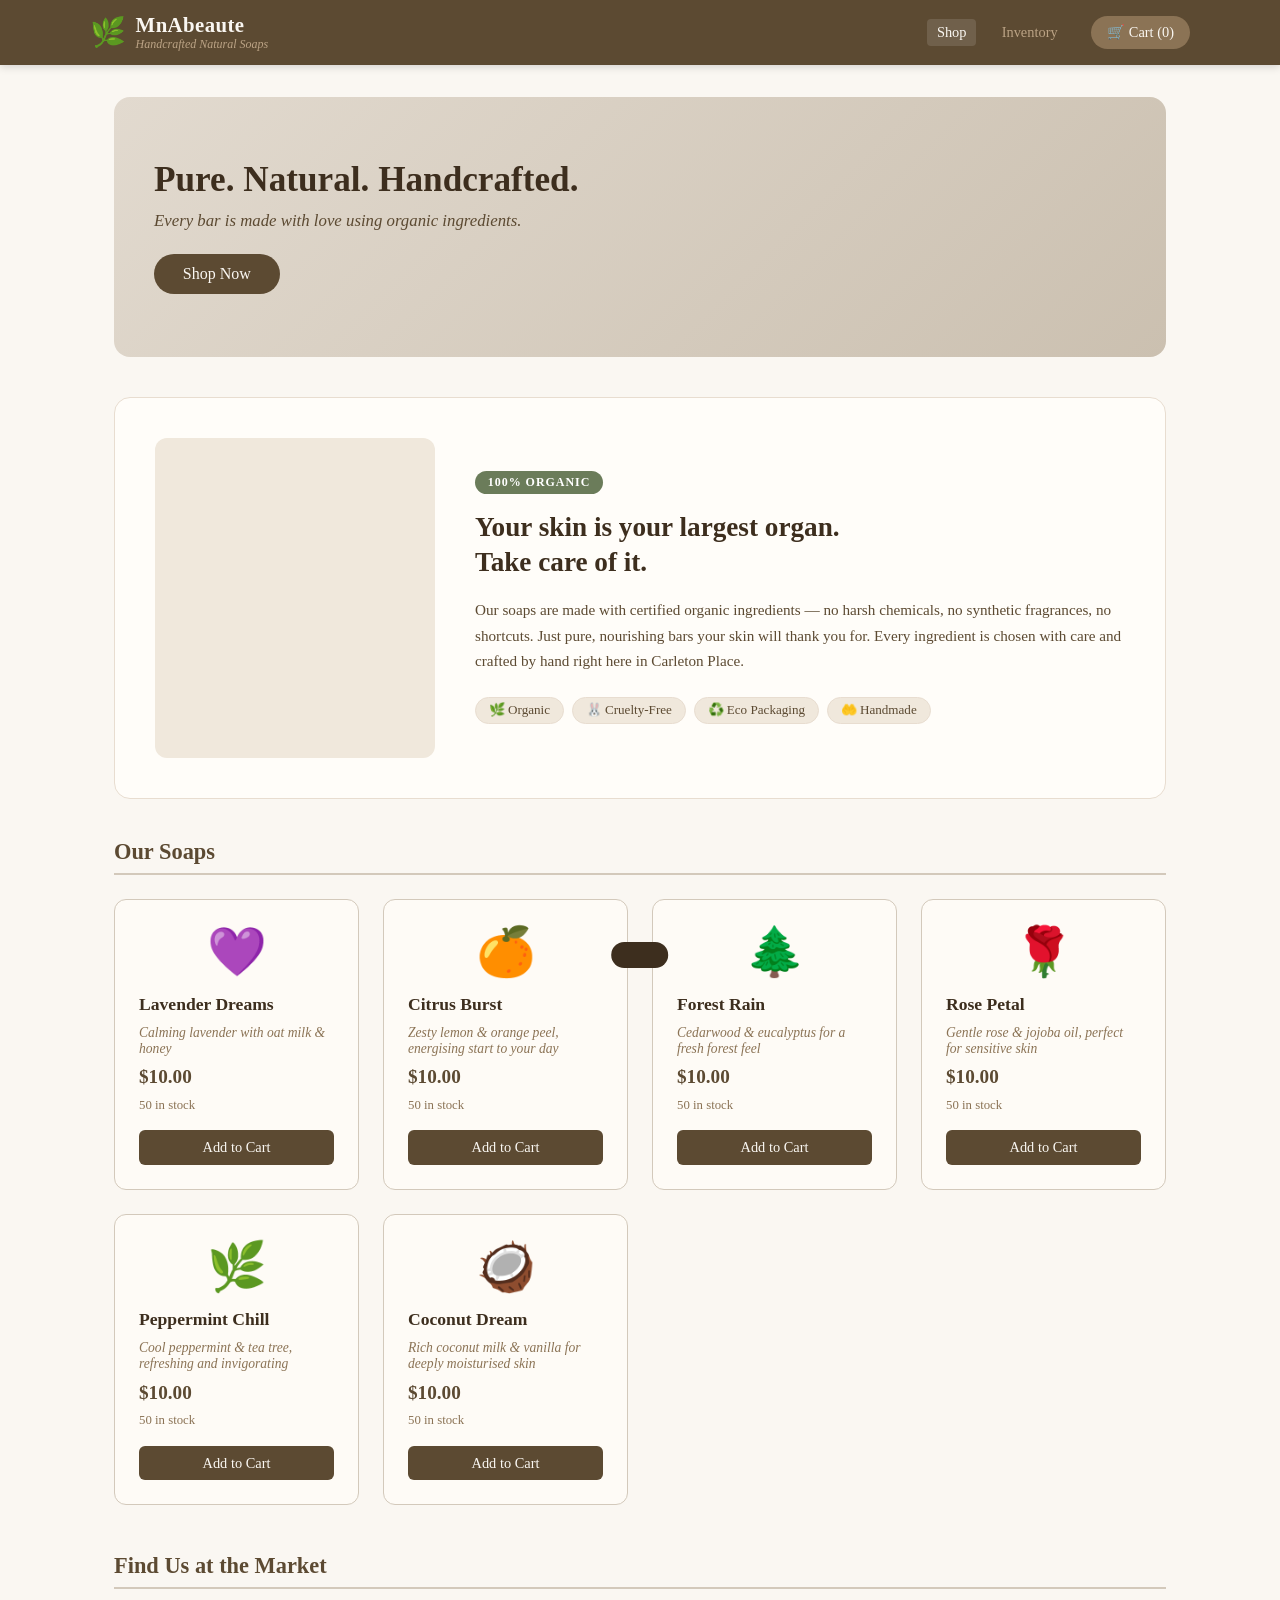
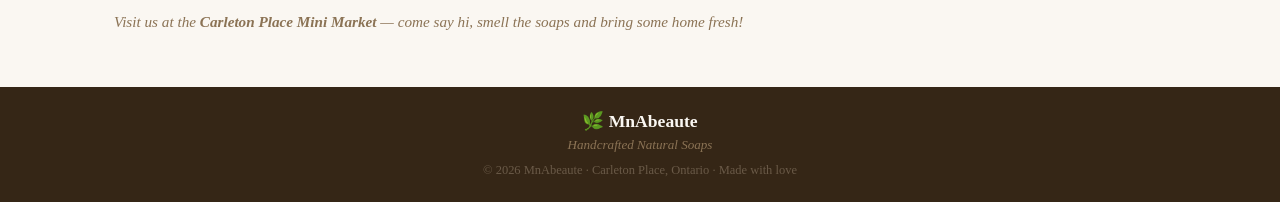
==== index.html @ 9efb0f97 "Initial commit: MnAbeaute handcrafted soap shop" ====
<!DOCTYPE html>
<html lang="en">
<head>
  <meta charset="UTF-8" />
  <meta name="viewport" content="width=device-width, initial-scale=1.0" />
  <title>MnAbeaute · Handcrafted Soaps</title>
  <link rel="stylesheet" href="style.css" />
</head>

<body data-page="shop">

  <header>
    <div class="header-inner">
      <div class="logo">
        <span class="logo-icon">🌿</span>
        <div>
          <h1><span data-site-name>MnAbeaute</span></h1>
          <p class="tagline"><span data-site-tagline>Handcrafted Natural Soaps</span></p>
        </div>
      </div>
      <nav>
        <a href="index.html" class="active">Shop</a>
        <a href="inventory.html">Inventory</a>
      </nav>
      <button class="cart-btn" id="cartBtn">
        🛒 Cart (<span id="cartCount">0</span>)
      </button>
    </div>
  </header>

  <div class="cart-overlay" id="cartOverlay"></div>
  <aside class="cart-panel" id="cartPanel">
    <div class="cart-header">
      <h2>Your Cart</h2>
      <button class="close-cart" id="closeCart">✕</button>
    </div>
    <div class="cart-items" id="cartItems">
      <p class="cart-empty">Your cart is empty.</p>
    </div>
    <div class="cart-footer" id="cartFooter">
      <p class="cart-total">Total: $<span id="cartTotal">0.00</span></p>
      <button class="btn btn-primary" id="checkoutBtn">Purchase</button>
    </div>
  </aside>

  <main>

    <!-- ===================== HERO ===================== -->
    <section class="hero">
      <div class="hero-content">
        <h2>Pure. Natural. Handcrafted.</h2>
        <p>Every bar is made with love using organic ingredients.</p>
        <a href="#shop" class="btn btn-primary hero-btn">Shop Now</a>
      </div>
      <!-- Hero photo — drop images/hero.jpg into your images folder to use it -->
      <div class="hero-photo-wrap">
        <img src="images/market1.jpg" alt="MnAbeaute at the market"
          class="hero-photo" onerror="this.parentElement.style.display='none'" />
      </div>
    </section>

    <!-- ===================== ORGANIC SOAP BANNER ===================== -->
    <section class="organic-banner">
      <div class="organic-photo-wrap">
        <img src="images/soap-organic.jpg" alt="Organic handcrafted soap"
          class="organic-photo" onerror="this.style.display='none'" />
        <!-- Shown if no photo yet -->
        <div class="organic-photo-placeholder">🧼</div>
      </div>
      <div class="organic-text">
        <span class="organic-tag">100% Organic</span>
        <h2>Your skin is your largest organ.<br>Take care of it.</h2>
        <p>
          Our soaps are made with certified organic ingredients — no harsh chemicals,
          no synthetic fragrances, no shortcuts. Just pure, nourishing bars your skin
          will thank you for. Every ingredient is chosen with care and crafted by hand
          right here in Carleton Place.
        </p>
        <div class="organic-badges">
          <span>🌿 Organic</span>
          <span>🐰 Cruelty-Free</span>
          <span>♻️ Eco Packaging</span>
          <span>🤲 Handmade</span>
        </div>
      </div>
    </section>

    <!-- ===================== SHOP GRID ===================== -->
    <section class="products" id="shop">
      <h2 class="section-title">Our Soaps</h2>
      <div class="product-grid" id="productGrid"></div>
    </section>

    <!-- ===================== MARKET GALLERY ===================== -->
    <section class="market-section">
      <h2 class="section-title">Find Us at the Market</h2>
      <p class="market-sub">
        Visit us at the <strong>Carleton Place Mini Market</strong> — come say hi,
        smell the soaps and bring some home fresh!
      </p>
      <div class="market-gallery">
        <!-- Each image falls back silently if the file isn't there yet -->
        <div class="market-photo-wrap">
          <img src="images/market1.jpg" alt="MnAbeaute at the market"
            onerror="this.parentElement.classList.add('no-photo')" />
          <div class="market-photo-label">Carleton Place Mini Market</div>
        </div>
        <div class="market-photo-wrap">
          <img src="images/market2.jpg" alt="Our soap display"
            onerror="this.parentElement.classList.add('no-photo')" />
          <div class="market-photo-label">Handcrafted with love</div>
        </div>
        <div class="market-photo-wrap">
          <img src="images/market3.jpg" alt="Fresh soaps at the market"
            onerror="this.parentElement.classList.add('no-photo')" />
          <div class="market-photo-label">Fresh every market day</div>
        </div>
        <div class="market-photo-wrap">
          <img src="images/market4.jpg" alt="MnAbeaute soap collection"
            onerror="this.parentElement.classList.add('no-photo')" />
          <div class="market-photo-label">Our full collection</div>
        </div>
      </div>
    </section>

  </main>

  <div class="toast" id="toast"></div>

  <footer>
    <div class="footer-inner">
      <p class="footer-name">🌿 <span data-site-name>MnAbeaute</span></p>
      <p class="footer-tagline"><span data-site-tagline>Handcrafted Natural Soaps</span></p>
      <p class="footer-copy">© 2026 MnAbeaute &middot; Carleton Place, Ontario &middot; Made with love</p>
    </div>
  </footer>

  <script src="app.js"></script>
</body>
</html>
---- style.css ----
/* ================================================
   BLOOM & LATHER — Stylesheet
   Earthy, natural colour palette:
     Cream:      #faf7f2  (page background)
     Dark brown: #3d2e1e  (main text)
     Mid brown:  #5c4a32  (headings, buttons)
     Tan:        #8b7355  (accents, borders)
     Sage green: #6b7c5a  (highlights, badges)
     Card white: #fffdf9  (soap cards)
================================================ */

/* ---------- Reset & Base ---------- */
*,
*::before,
*::after {
  box-sizing: border-box;
  margin: 0;
  padding: 0;
}

body {
  font-family: 'Georgia', serif;
  background-color: #faf7f2;
  color: #392b1c;
  min-height: 100vh;
  display: flex;
  flex-direction: column;
}

main {
  flex: 1;
  max-width: 1100px;
  margin: 0 auto;
  padding: 2rem 1.5rem;
  width: 100%;
}

a {
  color: #5c4a32;
  text-decoration: none;
}

a:hover {
  text-decoration: underline;
}

/* ---------- Header ---------- */
header {
  background-color: #5c4a32;
  color: #faf7f2;
  padding: 0 1.5rem;
  box-shadow: 0 2px 8px rgba(0, 0, 0, 0.15);
  position: sticky;
  top: 0;
  z-index: 100;
}

.header-inner {
  max-width: 1100px;
  margin: 0 auto;
  display: flex;
  align-items: center;
  gap: 1.5rem;
  padding: 0.8rem 0;
  flex-wrap: wrap;
}

.logo {
  display: flex;
  align-items: center;
  gap: 0.6rem;
  flex: 1;
}

.logo-icon {
  font-size: 1.8rem;
}

.logo h1 {
  font-size: 1.3rem;
  color: #faf7f2;
  letter-spacing: 0.02em;
}

.tagline {
  font-size: 0.75rem;
  color: #c9b99a;
  font-style: italic;
}

/* ---------- Navigation ---------- */
nav {
  display: flex;
  align-items: center;
  gap: 1rem;
}

nav a {
  color: #c9b99a;
  font-size: 0.9rem;
  padding: 0.3rem 0.6rem;
  border-radius: 4px;
  transition: color 0.2s, background 0.2s;
}

nav a:hover,
nav a.active {
  color: #faf7f2;
  background: rgba(255, 255, 255, 0.12);
  text-decoration: none;
}

/* ---------- Buttons ---------- */
.btn {
  display: inline-block;
  padding: 0.55rem 1.2rem;
  border-radius: 6px;
  border: none;
  font-family: inherit;
  font-size: 0.9rem;
  cursor: pointer;
  transition: background 0.2s, transform 0.1s;
}

.btn:active {
  transform: scale(0.97);
}

.btn-primary {
  background-color: #5c4a32;
  color: #faf7f2;
}

.btn-primary:hover {
  background-color: #3d2e1e;
}

.btn-outline {
  background: transparent;
  border: 1px solid #c9b99a;
  color: #c9b99a;
}

.btn-outline:hover {
  background: rgba(255, 255, 255, 0.1);
  color: #faf7f2;
}

.btn-danger {
  background-color: #a04040;
  color: #fff;
}

.btn-danger:hover {
  background-color: #7a2f2f;
}

.btn-sm {
  padding: 0.35rem 0.8rem;
  font-size: 0.8rem;
}

/* ---------- Cart Button (header) ---------- */
.cart-btn {
  background: #8b7355;
  color: #faf7f2;
  border: none;
  padding: 0.5rem 1rem;
  border-radius: 20px;
  font-family: inherit;
  font-size: 0.9rem;
  cursor: pointer;
  transition: background 0.2s;
  white-space: nowrap;
}

.cart-btn:hover {
  background: #6b7c5a;
}

/* ---------- Cart Sidebar ---------- */
.cart-overlay {
  display: none;
  position: fixed;
  inset: 0;
  background: rgba(0, 0, 0, 0.4);
  z-index: 200;
}

.cart-overlay.open {
  display: block;
}

.cart-panel {
  position: fixed;
  top: 0;
  right: -400px;
  /* starts off-screen */
  width: 360px;
  max-width: 95vw;
  height: 100vh;
  background: #fffdf9;
  box-shadow: -4px 0 20px rgba(0, 0, 0, 0.15);
  z-index: 300;
  display: flex;
  flex-direction: column;
  transition: right 0.3s ease;
}

.cart-panel.open {
  right: 0;
  /* slides in */
}

.cart-header {
  display: flex;
  justify-content: space-between;
  align-items: center;
  padding: 1.2rem 1.5rem;
  border-bottom: 1px solid #e8ddd0;
  background: #f0e8dc;
}

.cart-header h2 {
  font-size: 1.1rem;
  color: #3d2e1e;
}

.close-cart {
  background: none;
  border: none;
  font-size: 1.2rem;
  cursor: pointer;
  color: #8b7355;
  padding: 0.2rem 0.5rem;
  border-radius: 4px;
}

.close-cart:hover {
  background: #e8ddd0;
}

.cart-items {
  flex: 1;
  overflow-y: auto;
  padding: 1rem 1.5rem;
}

.cart-empty {
  color: #8b7355;
  text-align: center;
  margin-top: 2rem;
  font-style: italic;
}

/* Each item row in the cart */
.cart-item {
  display: flex;
  justify-content: space-between;
  align-items: center;
  padding: 0.8rem 0;
  border-bottom: 1px solid #e8ddd0;
  gap: 0.5rem;
}

.cart-item-info {
  flex: 1;
}

.cart-item-name {
  font-size: 0.95rem;
  font-weight: bold;
  color: #3d2e1e;
}

.cart-item-price {
  font-size: 0.85rem;
  color: #8b7355;
}

.cart-item-controls {
  display: flex;
  align-items: center;
  gap: 0.5rem;
}

.qty-btn {
  width: 26px;
  height: 26px;
  border: 1px solid #c9b99a;
  background: #faf7f2;
  border-radius: 4px;
  cursor: pointer;
  font-size: 1rem;
  display: flex;
  align-items: center;
  justify-content: center;
  transition: background 0.15s;
}

.qty-btn:hover {
  background: #e8ddd0;
}

.cart-item-qty {
  font-size: 0.9rem;
  min-width: 20px;
  text-align: center;
}

.cart-footer {
  padding: 1.2rem 1.5rem;
  border-top: 1px solid #e8ddd0;
  background: #f0e8dc;
}

.cart-total {
  font-size: 1.1rem;
  font-weight: bold;
  margin-bottom: 0.8rem;
  color: #3d2e1e;
}

.cart-footer .btn {
  width: 100%;
  text-align: center;
  font-size: 1rem;
  padding: 0.75rem;
}

/* ---------- Hero Section ---------- */
.hero {
  background: linear-gradient(135deg, #e8ddd0 0%, #d4c5b0 100%);
  border-radius: 16px;
  padding: 3rem 2.5rem;
  margin-bottom: 2.5rem;
  display: flex;
  align-items: center;
  justify-content: space-between;
  gap: 2rem;
  overflow: hidden;
  min-height: 260px;
}

.hero-content {
  flex: 1;
}

.hero h2 {
  font-size: 2.2rem;
  color: #3d2e1e;
  margin-bottom: 0.6rem;
  line-height: 1.2;
}

.hero p {
  font-size: 1.05rem;
  color: #5c4a32;
  font-style: italic;
  margin-bottom: 1.4rem;
}

.hero-btn {
  font-size: 1rem;
  padding: 0.7rem 1.8rem;
  border-radius: 25px;
}

.hero-photo-wrap {
  flex: 0 0 340px;
  height: 240px;
  border-radius: 12px;
  overflow: hidden;
  box-shadow: 0 8px 24px rgba(0,0,0,0.15);
}

.hero-photo {
  width: 100%;
  height: 100%;
  object-fit: cover;
}

/* ---- Organic Soap Banner ---- */
.organic-banner {
  display: flex;
  align-items: center;
  gap: 2.5rem;
  background: #fffdf9;
  border: 1px solid #e8ddd0;
  border-radius: 16px;
  padding: 2.5rem;
  margin-bottom: 2.5rem;
  overflow: hidden;
}

.organic-photo-wrap {
  flex: 0 0 280px;
  height: 320px;
  border-radius: 12px;
  overflow: hidden;
  position: relative;
  background: #f0e8dc;
  display: flex;
  align-items: center;
  justify-content: center;
}

.organic-photo {
  width: 100%;
  height: 100%;
  object-fit: cover;
}

.organic-photo-placeholder {
  font-size: 5rem;
  position: absolute;
  inset: 0;
  display: flex;
  align-items: center;
  justify-content: center;
}

/* Hide placeholder when real photo loads */
.organic-photo-wrap img:not([style*="display:none"]) + .organic-photo-placeholder {
  display: none;
}

.organic-text {
  flex: 1;
}

.organic-tag {
  display: inline-block;
  background: #6b7c5a;
  color: #fff;
  font-size: 0.75rem;
  font-weight: bold;
  letter-spacing: 0.08em;
  padding: 0.25rem 0.8rem;
  border-radius: 12px;
  margin-bottom: 1rem;
  text-transform: uppercase;
}

.organic-text h2 {
  font-size: 1.7rem;
  color: #3d2e1e;
  line-height: 1.3;
  margin-bottom: 1rem;
}

.organic-text p {
  font-size: 0.95rem;
  color: #5c4a32;
  line-height: 1.7;
  margin-bottom: 1.4rem;
}

.organic-badges {
  display: flex;
  flex-wrap: wrap;
  gap: 0.5rem;
}

.organic-badges span {
  background: #f0e8dc;
  color: #5c4a32;
  font-size: 0.82rem;
  padding: 0.3rem 0.8rem;
  border-radius: 16px;
  border: 1px solid #e8ddd0;
}

/* ---- Market Gallery ---- */
.market-section {
  margin-top: 3rem;
}

.market-sub {
  color: #8b7355;
  font-style: italic;
  margin-bottom: 1.5rem;
  font-size: 0.95rem;
}

.market-gallery {
  display: grid;
  grid-template-columns: repeat(auto-fill, minmax(220px, 1fr));
  gap: 1rem;
}

.market-photo-wrap {
  border-radius: 12px;
  overflow: hidden;
  position: relative;
  background: #f0e8dc;
  aspect-ratio: 4/3;
  border: 1px solid #e8ddd0;
}

.market-photo-wrap img {
  width: 100%;
  height: 100%;
  object-fit: cover;
  display: block;
  transition: transform 0.3s ease;
}

.market-photo-wrap:hover img {
  transform: scale(1.04);
}

/* Hide the whole card if no photo yet */
.market-photo-wrap.no-photo {
  display: none;
}

.market-photo-label {
  position: absolute;
  bottom: 0;
  left: 0;
  right: 0;
  background: linear-gradient(transparent, rgba(61,46,30,0.75));
  color: #faf7f2;
  font-size: 0.78rem;
  padding: 1rem 0.8rem 0.6rem;
}

/* ---- Footer ---- */
.footer-inner {
  text-align: center;
  display: flex;
  flex-direction: column;
  gap: 0.3rem;
}

.footer-name {
  font-size: 1.1rem;
  color: #faf7f2;
  font-weight: bold;
}

.footer-tagline {
  font-size: 0.82rem;
  color: #8b7355;
  font-style: italic;
}

.footer-copy {
  font-size: 0.78rem;
  color: #6a5a48;
  margin-top: 0.3rem;
}

@media (max-width: 700px) {
  .hero {
    flex-direction: column;
    text-align: center;
    padding: 2rem 1.2rem;
    min-height: auto;
  }
  .hero-photo-wrap {
    flex: none;
    width: 100%;
    height: 200px;
  }
  .organic-banner {
    flex-direction: column;
    padding: 1.5rem;
  }
  .organic-photo-wrap {
    flex: none;
    width: 100%;
    height: 240px;
  }
}

/* ---------- Product Grid ---------- */
.section-title {
  font-size: 1.4rem;
  color: #5c4a32;
  margin-bottom: 1.5rem;
  padding-bottom: 0.5rem;
  border-bottom: 2px solid #e8ddd0;
}

.product-grid {
  display: grid;
  grid-template-columns: repeat(auto-fill, minmax(230px, 1fr));
  gap: 1.5rem;
}

/* Individual soap card */
.product-card {
  background: #fffdf9;
  border: 1px solid #e8ddd0;
  border-radius: 12px;
  padding: 1.5rem;
  display: flex;
  flex-direction: column;
  gap: 0.6rem;
  transition: box-shadow 0.2s, transform 0.2s;
}

.product-card:hover {
  box-shadow: 0 6px 20px rgba(92, 74, 50, 0.12);
  transform: translateY(-2px);
}

.product-emoji {
  font-size: 3rem;
  text-align: center;
  margin-bottom: 0.3rem;
}

/* Photo uploaded via the owner database page */
.product-photo {
  width: 100%;
  height: 200px;
  object-fit: cover;
  border-radius: 8px;
  margin-bottom: 0.3rem;
  image-rendering: high-quality;
}

.product-name {
  font-size: 1.1rem;
  font-weight: bold;
  color: #3d2e1e;
}

.product-desc {
  font-size: 0.85rem;
  color: #8b7355;
  font-style: italic;
  flex: 1;
}

.product-price {
  font-size: 1.2rem;
  color: #5c4a32;
  font-weight: bold;
}

.product-stock {
  font-size: 0.8rem;
  color: #8b7355;
}

.product-stock.low {
  color: #b05a2a;
  font-weight: bold;
}

.product-stock.out {
  color: #a04040;
  font-weight: bold;
}

.product-card .btn {
  margin-top: 0.5rem;
  text-align: center;
}

.product-card .btn:disabled {
  background: #c9b99a;
  cursor: not-allowed;
  transform: none;
}

/* ---------- Toast Notification ---------- */
.toast {
  position: fixed;
  bottom: 2rem;
  left: 50%;
  transform: translateX(-50%) translateY(100px);
  background: #3d2e1e;
  color: #faf7f2;
  padding: 0.8rem 1.8rem;
  border-radius: 30px;
  font-size: 0.95rem;
  z-index: 500;
  transition: transform 0.3s ease;
  pointer-events: none;
}

.toast.show {
  transform: translateX(-50%) translateY(0);
}

/* ---------- Inventory Page ---------- */
.page-header {
  display: flex;
  align-items: center;
  justify-content: space-between;
  margin-bottom: 2rem;
  flex-wrap: wrap;
  gap: 1rem;
}

.page-header h2 {
  font-size: 1.5rem;
  color: #3d2e1e;
  margin-bottom: 0.3rem;
}

.page-header p {
  color: #8b7355;
  font-style: italic;
}

.live-badge {
  background: #6b7c5a;
  color: #fff;
  padding: 0.4rem 0.9rem;
  border-radius: 20px;
  font-size: 0.8rem;
  font-weight: bold;
  letter-spacing: 0.05em;
  animation: pulse 2s infinite;
}

@keyframes pulse {

  0%,
  100% {
    opacity: 1;
  }

  50% {
    opacity: 0.6;
  }
}

.inventory-table-wrap {
  overflow-x: auto;
  border-radius: 12px;
  border: 1px solid #e8ddd0;
  background: #fffdf9;
}

.inventory-table {
  width: 100%;
  border-collapse: collapse;
  font-size: 0.95rem;
}

.inventory-table th {
  background: #5c4a32;
  color: #faf7f2;
  padding: 0.9rem 1.2rem;
  text-align: left;
  font-weight: normal;
  letter-spacing: 0.03em;
}

.inventory-table td {
  padding: 0.9rem 1.2rem;
  border-bottom: 1px solid #e8ddd0;
  color: #3d2e1e;
}

.inventory-table tr:last-child td {
  border-bottom: none;
}

.inventory-table tr:hover td {
  background: #f5ede3;
}

/* Stock status badges in inventory table */
.status-badge {
  display: inline-block;
  padding: 0.25rem 0.7rem;
  border-radius: 12px;
  font-size: 0.8rem;
  font-weight: bold;
}

.status-ok {
  background: #d4e8d0;
  color: #2d5a27;
}

.status-low {
  background: #f5e0c8;
  color: #7a3d10;
}

.status-out {
  background: #f0d0d0;
  color: #7a1f1f;
}

/* ---------- Admin Login Screen ---------- */
.login-screen {
  min-height: 100vh;
  background: #faf7f2;
  display: flex;
  align-items: center;
  justify-content: center;
  padding: 2rem;
}

.login-card {
  background: #fffdf9;
  border: 1px solid #e8ddd0;
  border-radius: 16px;
  padding: 2.5rem 2rem;
  max-width: 380px;
  width: 100%;
  text-align: center;
  box-shadow: 0 8px 30px rgba(92, 74, 50, 0.1);
}

.login-card h2 {
  font-size: 1.5rem;
  color: #3d2e1e;
  margin: 0.8rem 0 0.4rem;
}

.login-card p {
  color: #8b7355;
  font-style: italic;
  margin-bottom: 1.5rem;
  font-size: 0.9rem;
}

.login-card form {
  display: flex;
  flex-direction: column;
  gap: 0.8rem;
}

.login-card input[type="password"] {
  padding: 0.7rem 1rem;
  border: 1px solid #c9b99a;
  border-radius: 8px;
  font-size: 1rem;
  font-family: inherit;
  background: #faf7f2;
  color: #3d2e1e;
  outline: none;
  transition: border-color 0.2s;
}

.login-card input[type="password"]:focus {
  border-color: #5c4a32;
}

.login-card .btn {
  width: 100%;
  padding: 0.75rem;
  font-size: 1rem;
}

.login-error {
  color: #a04040;
  font-size: 0.85rem;
  min-height: 1.2rem;
}

.back-link {
  display: inline-block;
  margin-top: 1.2rem;
  font-size: 0.85rem;
  color: #8b7355;
}

/* ---------- Admin Dashboard ---------- */
.admin-section {
  background: #fffdf9;
  border: 1px solid #e8ddd0;
  border-radius: 12px;
  padding: 1.8rem;
  margin-bottom: 2rem;
}

.admin-section h2 {
  font-size: 1.2rem;
  color: #3d2e1e;
  margin-bottom: 1.2rem;
  padding-bottom: 0.6rem;
  border-bottom: 1px solid #e8ddd0;
}

.admin-hint {
  font-size: 0.85rem;
  color: #8b7355;
  font-style: italic;
  margin-bottom: 1rem;
}

/* Add-soap form */
.admin-form {
  display: grid;
  grid-template-columns: 1fr 1fr;
  gap: 1rem;
}

.form-row {
  display: flex;
  flex-direction: column;
  gap: 0.3rem;
}

.form-row label {
  font-size: 0.85rem;
  color: #5c4a32;
  font-weight: bold;
}

.form-row input {
  padding: 0.6rem 0.9rem;
  border: 1px solid #c9b99a;
  border-radius: 6px;
  font-size: 0.95rem;
  font-family: inherit;
  background: #faf7f2;
  color: #3d2e1e;
  outline: none;
  transition: border-color 0.2s;
}

.form-row input:focus {
  border-color: #5c4a32;
}

.admin-form .btn {
  grid-column: 1 / -1;
  /* spans full width */
  justify-self: start;
}

/* Admin product management cards */
.admin-product-list {
  display: flex;
  flex-direction: column;
  gap: 1rem;
}

.admin-product-card {
  display: flex;
  align-items: center;
  gap: 1rem;
  padding: 1rem 1.2rem;
  border: 1px solid #e8ddd0;
  border-radius: 10px;
  background: #faf7f2;
  flex-wrap: wrap;
}

.admin-product-emoji {
  font-size: 2rem;
}

.admin-product-info {
  flex: 1;
  min-width: 160px;
}

.admin-product-name {
  font-weight: bold;
  font-size: 1rem;
  color: #3d2e1e;
}

.admin-product-desc {
  font-size: 0.82rem;
  color: #8b7355;
  font-style: italic;
}

/* Inline editable fields for price and stock */
.editable-field {
  display: flex;
  align-items: center;
  gap: 0.4rem;
  font-size: 0.9rem;
}

.editable-field label {
  color: #8b7355;
  font-size: 0.8rem;
  min-width: 40px;
}

.editable-field input {
  width: 80px;
  padding: 0.3rem 0.5rem;
  border: 1px solid #c9b99a;
  border-radius: 5px;
  font-family: inherit;
  font-size: 0.9rem;
  background: #fffdf9;
  color: #3d2e1e;
}

.admin-product-actions {
  display: flex;
  gap: 0.5rem;
  flex-wrap: wrap;
}

/* ---------- Footer ---------- */
footer {
  text-align: center;
  padding: 1.5rem;
  background: #3d2e1e;
  color: #c9b99a;
  font-size: 0.85rem;
  margin-top: auto;
}

/* ---------- Responsive ---------- */
@media (max-width: 600px) {
  .header-inner {
    flex-wrap: wrap;
  }

  .admin-form {
    grid-template-columns: 1fr;
  }

  .admin-product-card {
    flex-direction: column;
    align-items: flex-start;
  }

  .hero h2 {
    font-size: 1.4rem;
  }
}

/* ================================================
   OWNER QUICK-NAV BAR
   Floating bar at the bottom of every page.
   Only injected by JS when the owner is logged in —
   regular customers never see it.
================================================ */
#ownerBar {
  position: fixed;
  bottom: 1.2rem;
  left: 50%;
  transform: translateX(-50%);
  background: #2a1f13;
  color: #faf7f2;
  display: flex;
  align-items: center;
  gap: 0.3rem;
  padding: 0.5rem 0.8rem;
  border-radius: 30px;
  box-shadow: 0 4px 20px rgba(0,0,0,0.35);
  z-index: 9999;
  font-size: 0.82rem;
  white-space: nowrap;
  flex-wrap: wrap;
  justify-content: center;
  max-width: 95vw;
}

.owner-bar-label {
  font-size: 0.75rem;
  color: #8b7355;
  padding-right: 0.4rem;
  border-right: 1px solid #5c4a32;
  margin-right: 0.2rem;
}

.owner-bar-link {
  color: #c9b99a;
  text-decoration: none;
  padding: 0.3rem 0.65rem;
  border-radius: 16px;
  transition: background 0.15s, color 0.15s;
  font-size: 0.82rem;
}

.owner-bar-link:hover {
  background: rgba(255,255,255,0.12);
  color: #faf7f2;
  text-decoration: none;
}

.owner-bar-link.active {
  background: #5c4a32;
  color: #faf7f2;
}

.owner-bar-logout {
  background: rgba(160,64,64,0.7);
  color: #ffd0d0;
  border: none;
  padding: 0.28rem 0.7rem;
  border-radius: 14px;
  font-family: inherit;
  font-size: 0.78rem;
  cursor: pointer;
  transition: background 0.15s;
  margin-left: 0.3rem;
}

.owner-bar-logout:hover {
  background: #a04040;
  color: #fff;
}
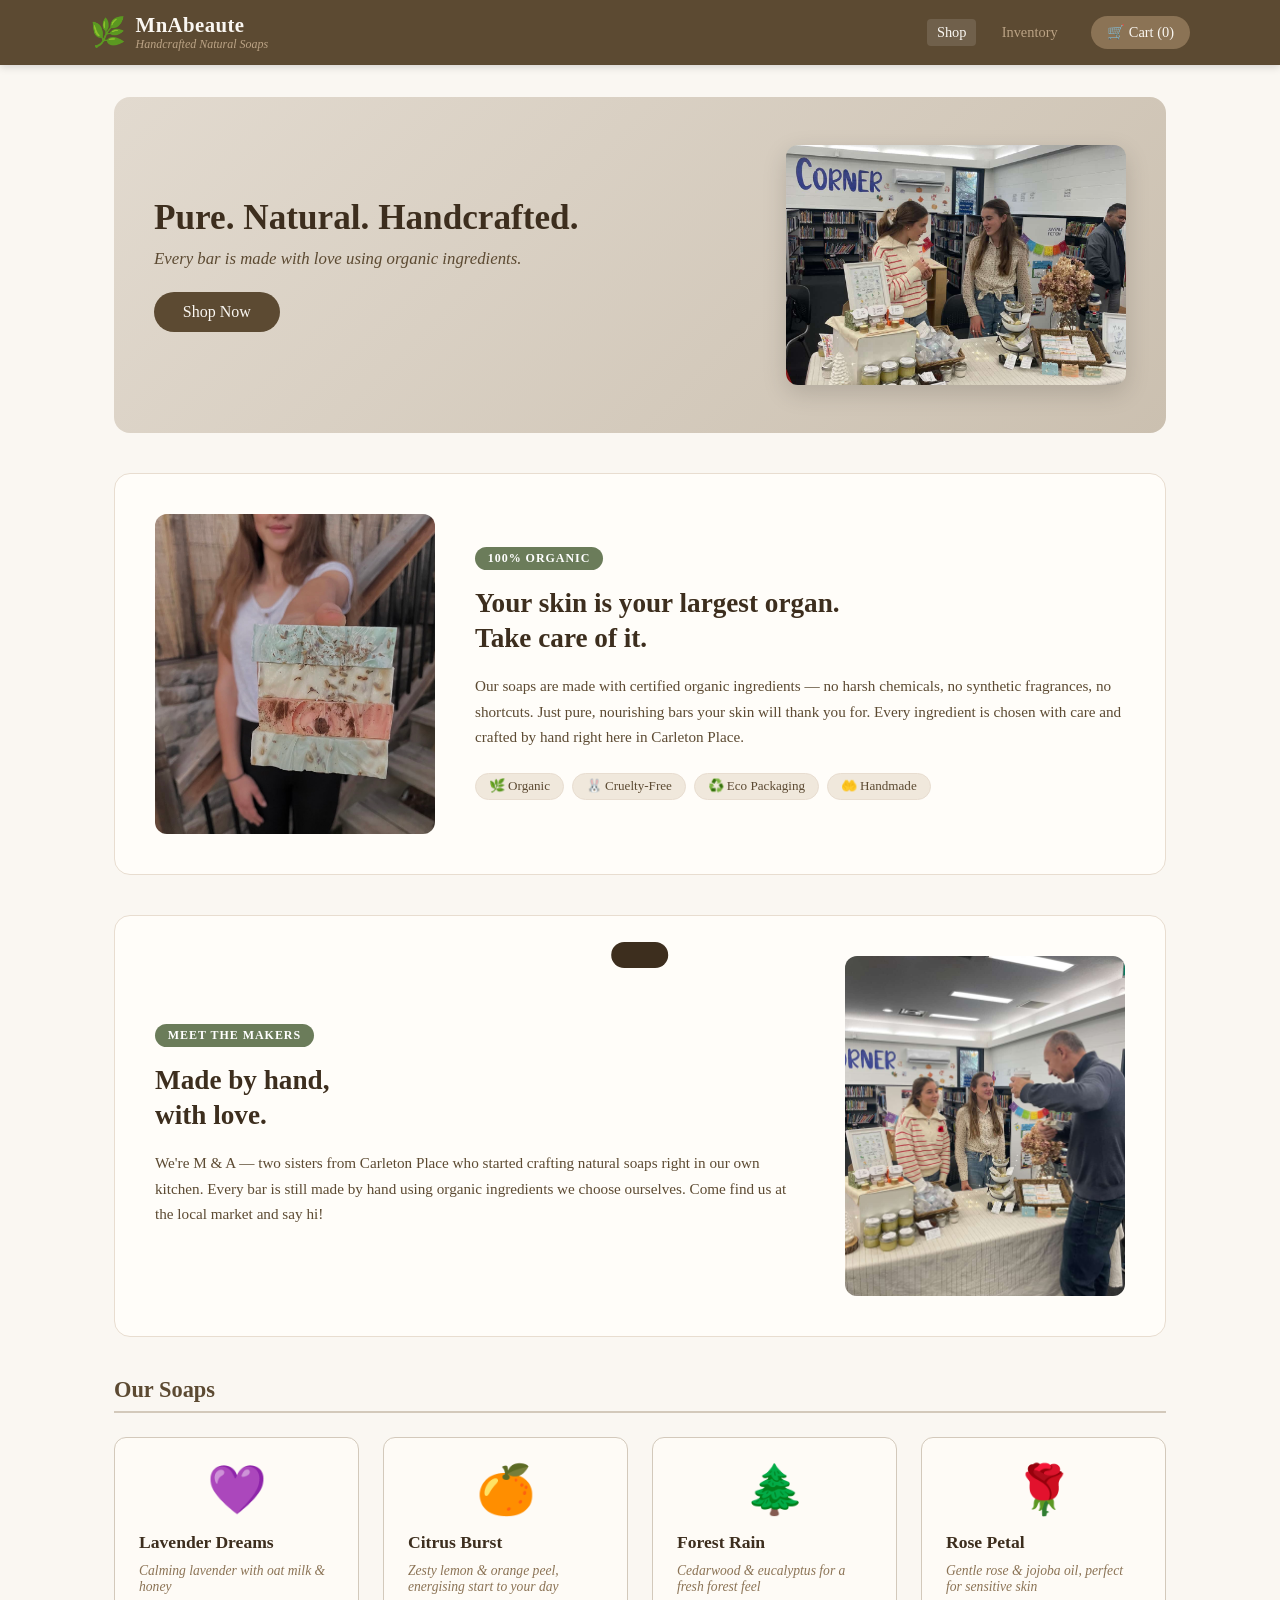
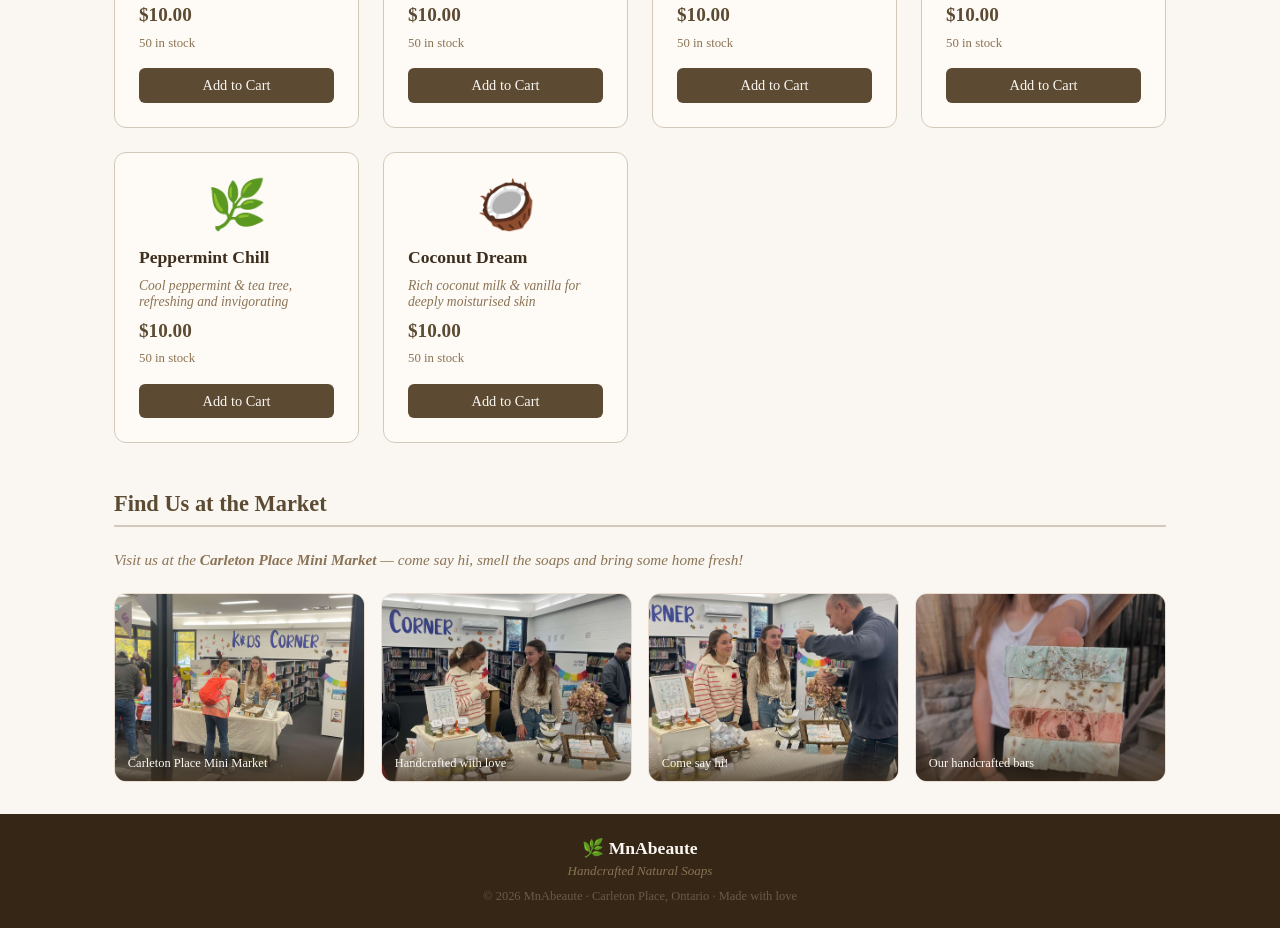
==== commit 5322f086: "Add 4 real photos and founders section - Hero: market-stall-2.jpeg (founders at their stall) - Organ" ====
--- a/index.html
+++ b/index.html
@@ -52,9 +52,8 @@
         <p>Every bar is made with love using organic ingredients.</p>
         <a href="#shop" class="btn btn-primary hero-btn">Shop Now</a>
       </div>
-      <!-- Hero photo — drop images/hero.jpg into your images folder to use it -->
       <div class="hero-photo-wrap">
-        <img src="images/market1.jpg" alt="MnAbeaute at the market"
+        <img src="images/market-stall-2.jpeg" alt="MnAbeaute at the market"
           class="hero-photo" onerror="this.parentElement.style.display='none'" />
       </div>
     </section>
@@ -62,7 +61,7 @@
     <!-- ===================== ORGANIC SOAP BANNER ===================== -->
     <section class="organic-banner">
       <div class="organic-photo-wrap">
-        <img src="images/soap-organic.jpg" alt="Organic handcrafted soap"
+        <img src="images/soap-bars.jpeg" alt="Organic handcrafted soap bars"
           class="organic-photo" onerror="this.style.display='none'" />
         <!-- Shown if no photo yet -->
         <div class="organic-photo-placeholder">🧼</div>
@@ -85,6 +84,23 @@
       </div>
     </section>
 
+    <!-- ===================== FOUNDERS ===================== -->
+    <section class="founders-section">
+      <div class="founders-img-wrap">
+        <img src="images/founders.jpeg" alt="M and A at the Carleton Place Mini Market" class="founders-img" />
+      </div>
+      <div class="founders-text">
+        <span class="organic-tag">Meet the Makers</span>
+        <h2>Made by hand,<br>with love.</h2>
+        <p>
+          We're M &amp; A — two sisters from Carleton Place who started
+          crafting natural soaps right in our own kitchen. Every bar is
+          still made by hand using organic ingredients we choose ourselves.
+          Come find us at the local market and say hi!
+        </p>
+      </div>
+    </section>
+
     <!-- ===================== SHOP GRID ===================== -->
     <section class="products" id="shop">
       <h2 class="section-title">Our Soaps</h2>
@@ -101,24 +117,24 @@
       <div class="market-gallery">
         <!-- Each image falls back silently if the file isn't there yet -->
         <div class="market-photo-wrap">
-          <img src="images/market1.jpg" alt="MnAbeaute at the market"
+          <img src="images/market-stall-wide.jpeg" alt="MnAbeaute at the Carleton Place Mini Market"
             onerror="this.parentElement.classList.add('no-photo')" />
           <div class="market-photo-label">Carleton Place Mini Market</div>
         </div>
         <div class="market-photo-wrap">
-          <img src="images/market2.jpg" alt="Our soap display"
+          <img src="images/market-stall-2.jpeg" alt="Our soap display"
             onerror="this.parentElement.classList.add('no-photo')" />
           <div class="market-photo-label">Handcrafted with love</div>
         </div>
         <div class="market-photo-wrap">
-          <img src="images/market3.jpg" alt="Fresh soaps at the market"
+          <img src="images/founders.jpeg" alt="Meeting customers at the market"
             onerror="this.parentElement.classList.add('no-photo')" />
-          <div class="market-photo-label">Fresh every market day</div>
+          <div class="market-photo-label">Come say hi!</div>
         </div>
         <div class="market-photo-wrap">
-          <img src="images/market4.jpg" alt="MnAbeaute soap collection"
+          <img src="images/soap-bars.jpeg" alt="MnAbeaute soap collection"
             onerror="this.parentElement.classList.add('no-photo')" />
-          <div class="market-photo-label">Our full collection</div>
+          <div class="market-photo-label">Our handcrafted bars</div>
         </div>
       </div>
     </section>
--- a/style.css
+++ b/style.css
@@ -469,6 +469,63 @@
   padding: 0.3rem 0.8rem;
   border-radius: 16px;
   border: 1px solid #e8ddd0;
+}
+
+/* ---- Founders Section ---- */
+.founders-section {
+  display: flex;
+  flex-direction: row-reverse;
+  align-items: center;
+  gap: 2.5rem;
+  background: #fffdf9;
+  border: 1px solid #e8ddd0;
+  border-radius: 16px;
+  padding: 2.5rem;
+  margin-bottom: 2.5rem;
+  overflow: hidden;
+}
+
+.founders-img-wrap {
+  flex: 0 0 280px;
+  height: 340px;
+  border-radius: 12px;
+  overflow: hidden;
+}
+
+.founders-img {
+  width: 100%;
+  height: 100%;
+  object-fit: cover;
+  object-position: top;
+}
+
+.founders-text {
+  flex: 1;
+}
+
+.founders-text h2 {
+  font-size: 1.7rem;
+  color: #3d2e1e;
+  line-height: 1.3;
+  margin-bottom: 1rem;
+}
+
+.founders-text p {
+  font-size: 0.95rem;
+  color: #5c4a32;
+  line-height: 1.7;
+}
+
+@media (max-width: 700px) {
+  .founders-section {
+    flex-direction: column;
+    padding: 1.5rem;
+  }
+  .founders-img-wrap {
+    flex: none;
+    width: 100%;
+    height: 260px;
+  }
 }
 
 /* ---- Market Gallery ---- */
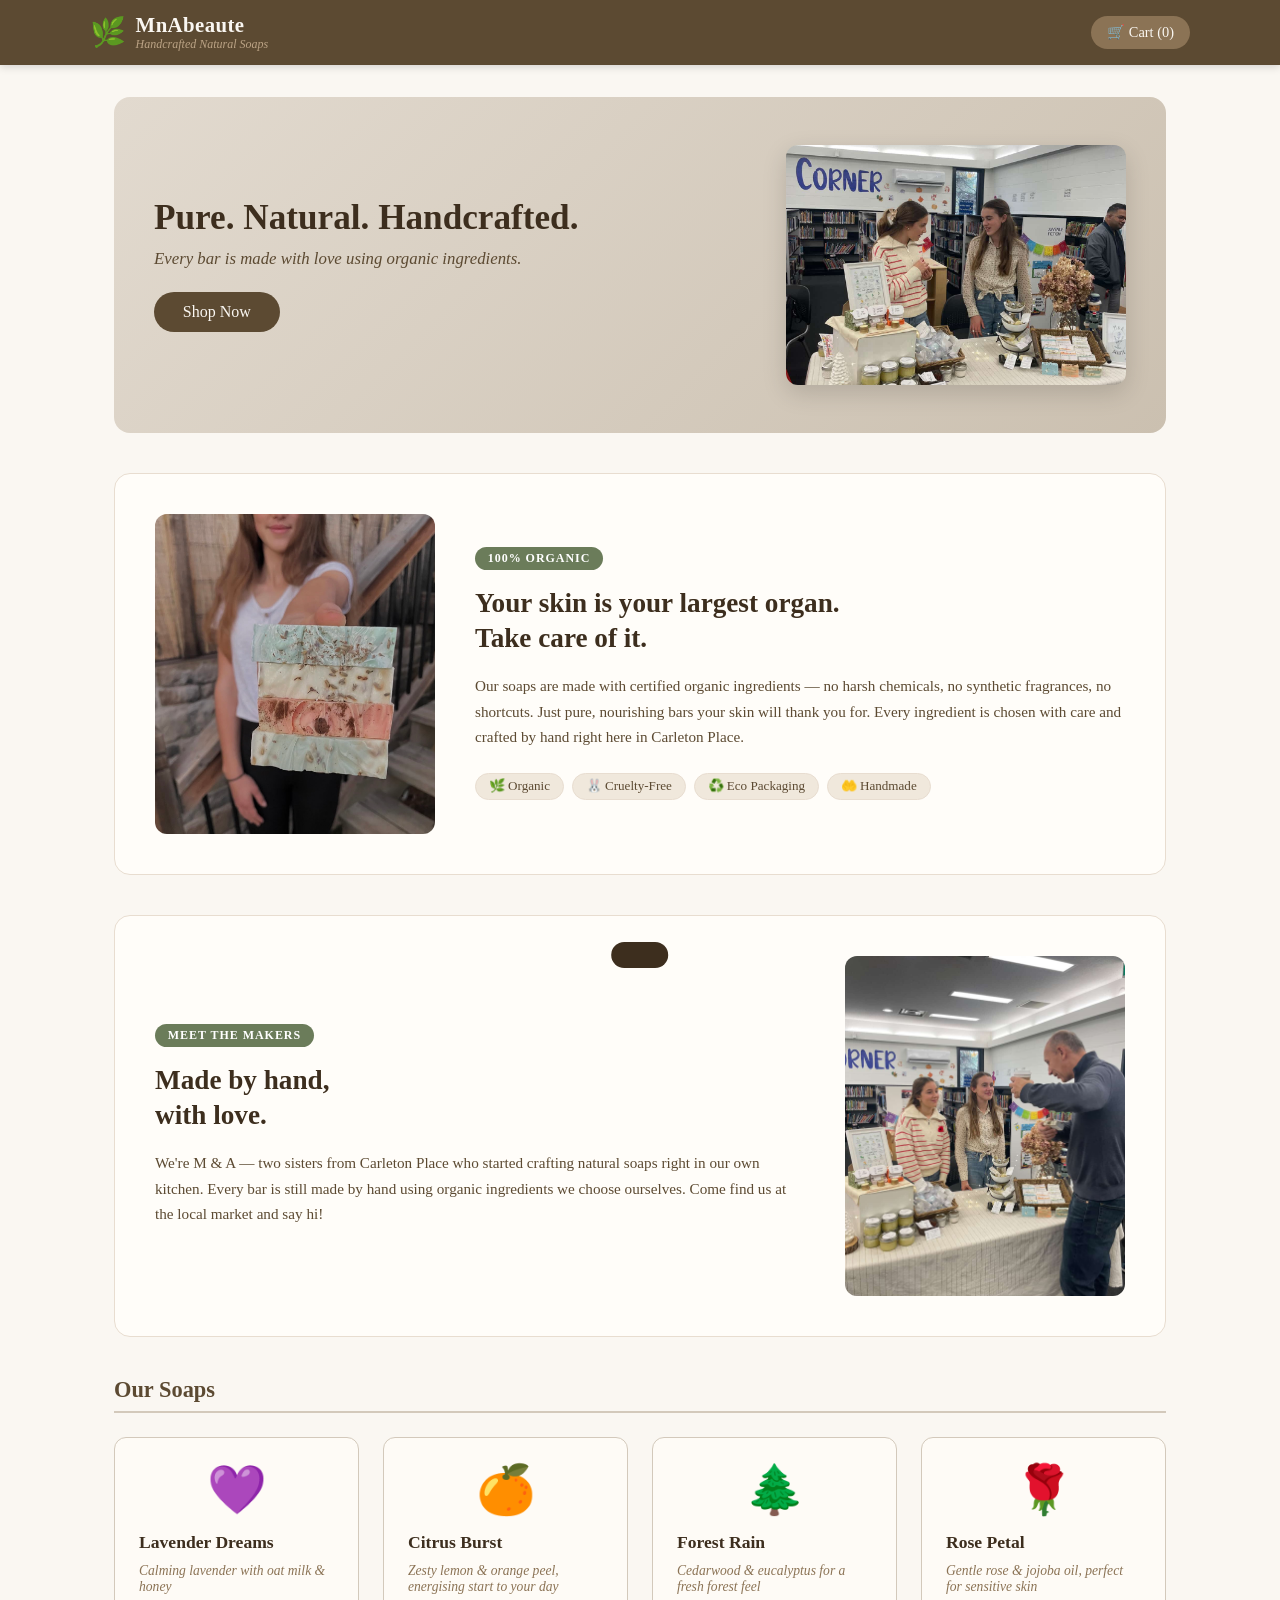
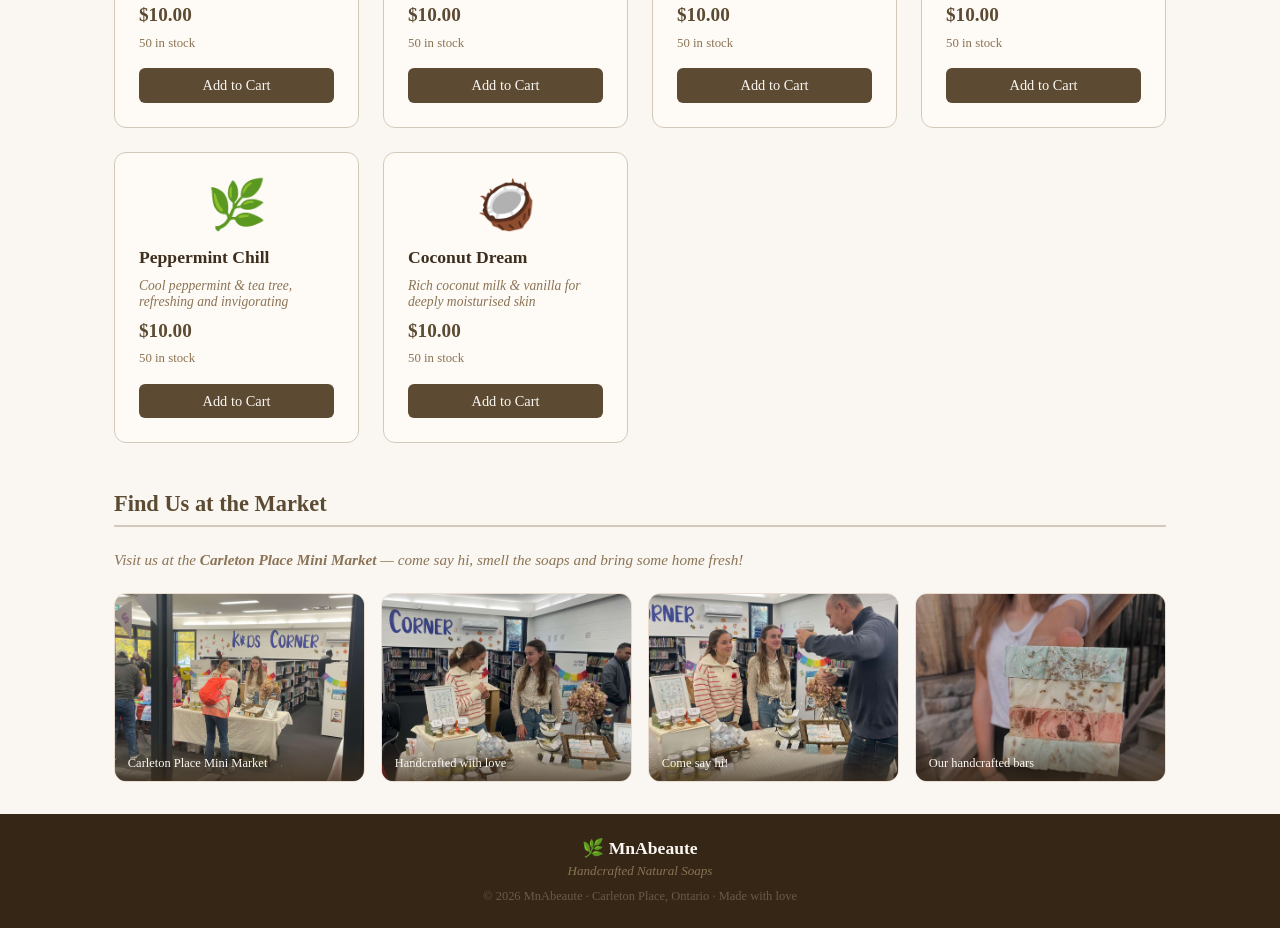
==== commit 5b62f19d: "Simplify nav: remove inventory link from shop, owner-only back link on inventory page" ====
--- a/index.html
+++ b/index.html
@@ -18,10 +18,7 @@
           <p class="tagline"><span data-site-tagline>Handcrafted Natural Soaps</span></p>
         </div>
       </div>
-      <nav>
-        <a href="index.html" class="active">Shop</a>
-        <a href="inventory.html">Inventory</a>
-      </nav>
+
       <button class="cart-btn" id="cartBtn">
         🛒 Cart (<span id="cartCount">0</span>)
       </button>
